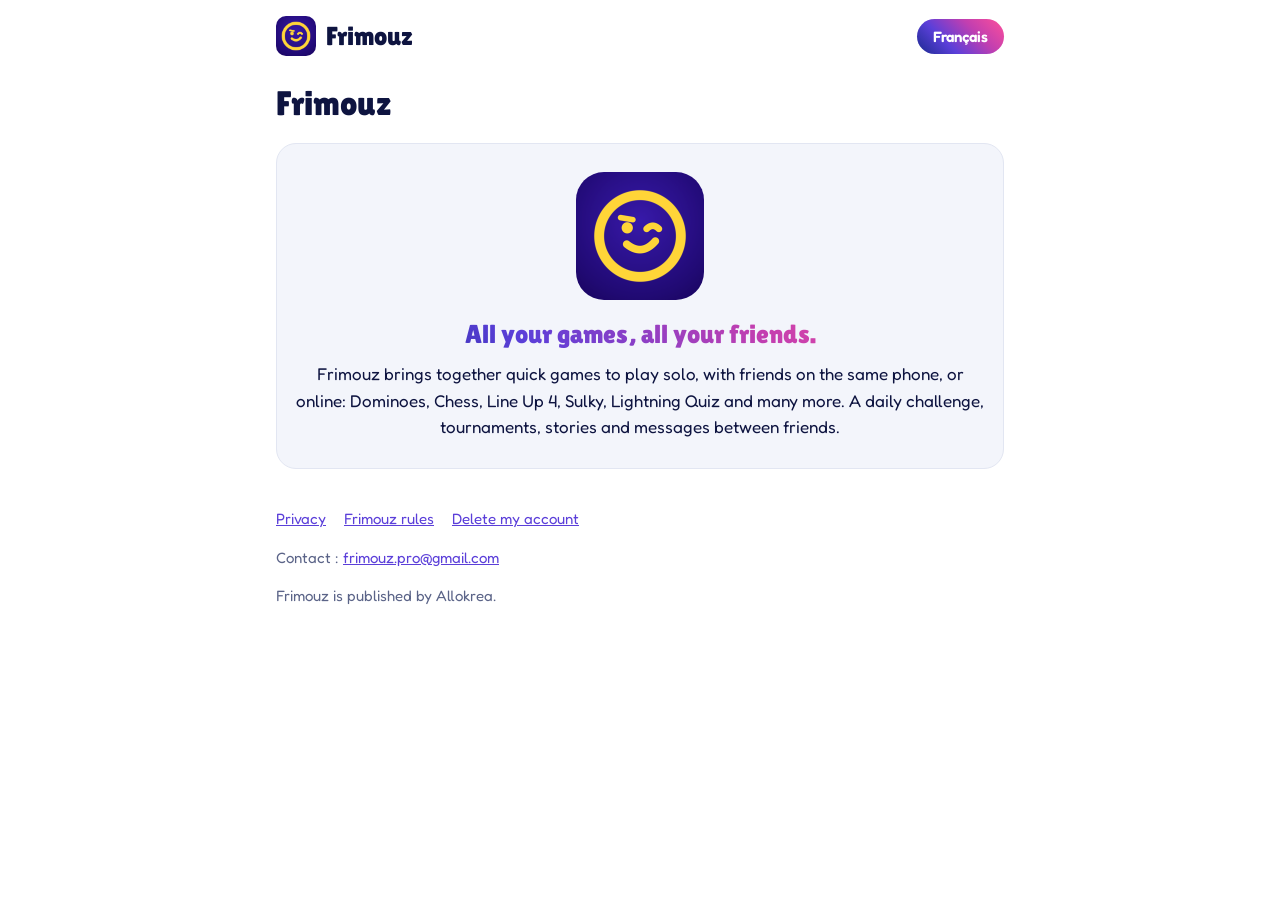
==== index.html @ f26b1a0b "Site de Frimouz" ====
<!doctype html>
<html lang="fr">
<head>
<meta charset="utf-8">
<meta name="viewport" content="width=device-width, initial-scale=1">
<title>Frimouz · Frimouz</title>
<meta name="description" content="Frimouz : tous tes jeux, tous tes amis.">
<link rel="icon" href="icone.png">
<link rel="preconnect" href="https://fonts.googleapis.com">
<link rel="stylesheet" href="https://fonts.googleapis.com/css2?family=Lilita+One&family=Fredoka:wght@400;500;600;700&display=swap">
<link rel="stylesheet" href="style.css">
</head>
<body>
<header class="barre">
  <a class="marque" href="index.html"><img src="icone.png" alt="" width="40" height="40"><span>Frimouz</span></a>
  <button class="langue" type="button" onclick="changerLangue()"><span lang="fr">English</span><span lang="en">Français</span></button>
</header>
<main>
<h1><span lang="fr">Frimouz</span><span lang="en">Frimouz</span></h1>

<section class="hero"><img src="icone.png" alt="" width="128" height="128">
<p class="slogan"><span lang="fr">Tous tes jeux, tous tes amis.</span><span lang="en">All your games, all your friends.</span></p>
<div lang="fr"><p>Frimouz réunit des jeux rapides à jouer seul, à plusieurs sur le même téléphone ou en ligne avec tes amis : Dominos, Échecs, Aligne 4, Le Boudeur, Quiz Éclair et bien d’autres. Un défi du jour, des tournois, des stories et des messages entre amis.</p></div>
<div lang="en"><p>Frimouz brings together quick games to play solo, with friends on the same phone, or online: Dominoes, Chess, Line Up 4, Sulky, Lightning Quiz and many more. A daily challenge, tournaments, stories and messages between friends.</p></div>
</section>
</main>
<footer>
  <nav><a href="confidentialite.html"><span lang="fr">Confidentialité</span><span lang="en">Privacy</span></a><a href="regles.html"><span lang="fr">Règles de Frimouz</span><span lang="en">Frimouz rules</span></a><a href="suppression-compte.html"><span lang="fr">Supprimer mon compte</span><span lang="en">Delete my account</span></a></nav>
  <p><span lang="fr">Contact</span><span lang="en">Contact</span> : <a href="mailto:frimouz.pro@gmail.com">frimouz.pro@gmail.com</a></p>
  <p><span lang="fr">Frimouz est édité par Allokrea.</span><span lang="en">Frimouz is published by Allokrea.</span></p>
</footer>
<script>
function appliquer(l){document.documentElement.lang=l;try{localStorage.setItem('langue',l)}catch(e){}}
function changerLangue(){appliquer(document.documentElement.lang==='fr'?'en':'fr')}
(function(){var l=null;try{l=localStorage.getItem('langue')}catch(e){}
var q=new URLSearchParams(location.search).get('lang');l=q||l||((navigator.language||'fr').slice(0,2)==='fr'?'fr':'en');appliquer(l)})();
</script>
</body>
</html>
---- style.css ----
/* Site de Frimouz : mêmes couleurs que l'app (blanc en clair, bleu nuit en sombre). */
:root {
  --fond: #FFFFFF;
  --carte: #F3F5FB;
  --texte: #0E1440;
  --doux: #5B6488;
  --trait: #E2E6F2;
  --lien: #5B3FD9;
  --degrade: linear-gradient(45deg, #1B2A8F, #5B3FD9, #C23FB0, #FF4F9A);
  color-scheme: light;
}
@media (prefers-color-scheme: dark) {
  :root {
    --fond: #0A0E29;
    --carte: #151B45;
    --texte: #FFFFFF;
    --doux: #AEB6D9;
    --trait: #26306A;
    --lien: #FF7AB6;
    color-scheme: dark;
  }
}
* { box-sizing: border-box; }
html[lang="fr"] [lang="en"], html[lang="en"] [lang="fr"] { display: none; }
body {
  margin: 0;
  background: var(--fond);
  color: var(--texte);
  font: 17px/1.55 "Fredoka", system-ui, sans-serif;
}
.barre, main, footer { max-width: 760px; margin: 0 auto; padding-inline: 16px; }
.barre { display: flex; align-items: center; justify-content: space-between; padding-block: 16px; }
.marque { display: flex; align-items: center; gap: 10px; text-decoration: none; color: var(--texte); font: 26px "Lilita One", sans-serif; }
.marque img { border-radius: 10px; }
.langue {
  font: 600 15px "Fredoka", sans-serif; color: #fff; background: var(--degrade);
  border: 0; border-radius: 99px; padding: 8px 16px; cursor: pointer;
}
h1 { font: 34px/1.15 "Lilita One", sans-serif; margin: 12px 0 20px; text-wrap: balance; }
h2 { font: 21px "Lilita One", sans-serif; margin: 0 0 6px; }
section { background: var(--carte); border: 1px solid var(--trait); border-radius: 20px; padding: 16px 18px; margin-bottom: 14px; }
section p { margin: 0 0 8px; }
section p:last-child { margin-bottom: 0; }
ul, ol { margin: 0; padding-left: 1.3em; }
li { margin-bottom: 6px; }
a { color: var(--lien); }
.maj { color: var(--doux); font-size: 15px; }
.hero { text-align: center; padding: 28px 18px; }
.hero img { border-radius: 28px; }
.slogan { font: 26px "Lilita One", sans-serif; background: var(--degrade); -webkit-background-clip: text; background-clip: text; color: transparent; margin: 12px 0; }
footer { padding-block: 24px 40px; color: var(--doux); font-size: 15px; }
footer nav { display: flex; flex-wrap: wrap; gap: 8px 18px; margin-bottom: 8px; }
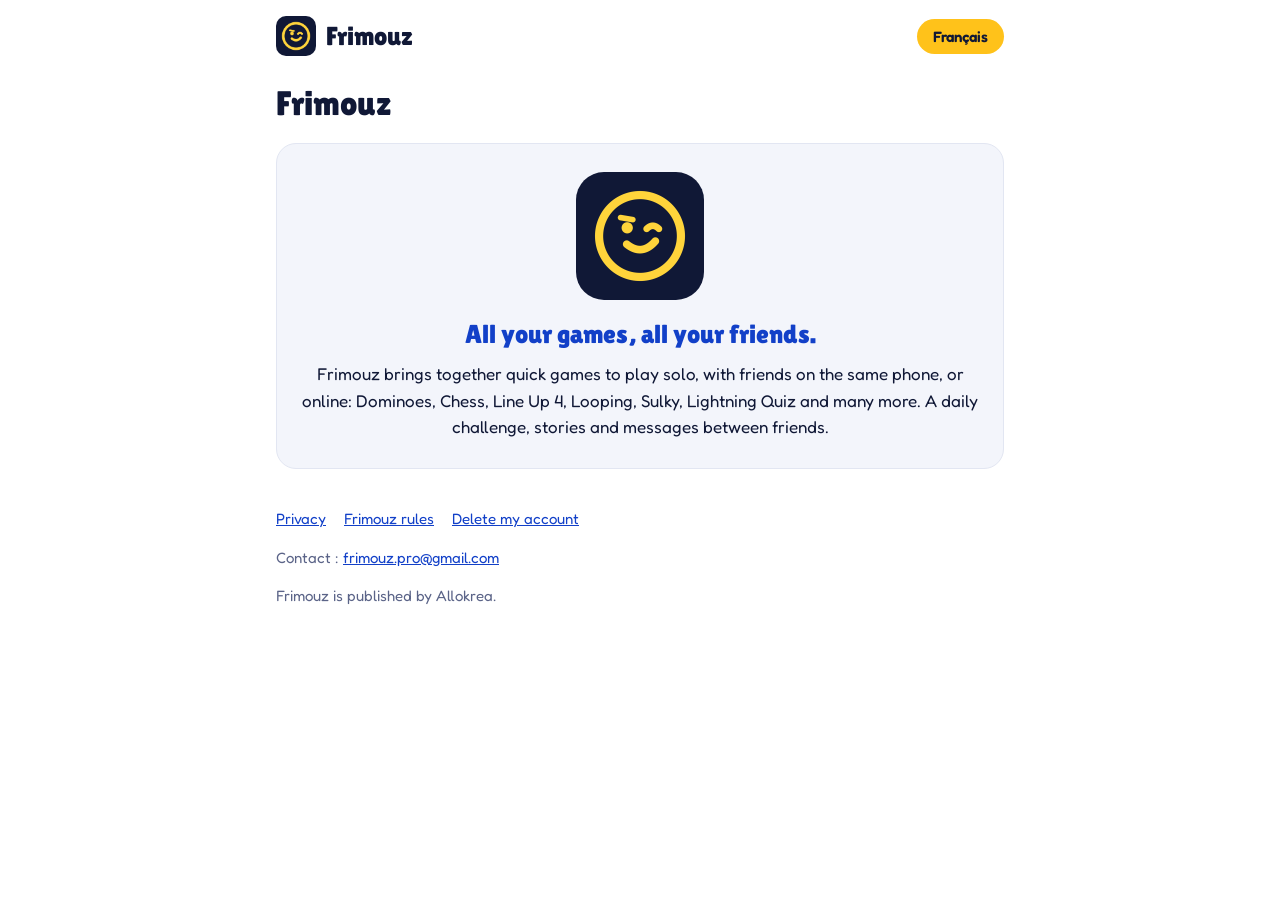
==== commit 1c0b1bb9: "Site aux couleurs de l'app, nouvelle icône" ====
--- a/index.html
+++ b/index.html
@@ -3,7 +3,7 @@
 <head>
 <meta charset="utf-8">
 <meta name="viewport" content="width=device-width, initial-scale=1">
-<title>Frimouz · Frimouz</title>
+<title>Frimouz</title>
 <meta name="description" content="Frimouz : tous tes jeux, tous tes amis.">
 <link rel="icon" href="icone.png">
 <link rel="preconnect" href="https://fonts.googleapis.com">
@@ -20,8 +20,8 @@
 
 <section class="hero"><img src="icone.png" alt="" width="128" height="128">
 <p class="slogan"><span lang="fr">Tous tes jeux, tous tes amis.</span><span lang="en">All your games, all your friends.</span></p>
-<div lang="fr"><p>Frimouz réunit des jeux rapides à jouer seul, à plusieurs sur le même téléphone ou en ligne avec tes amis : Dominos, Échecs, Aligne 4, Le Boudeur, Quiz Éclair et bien d’autres. Un défi du jour, des tournois, des stories et des messages entre amis.</p></div>
-<div lang="en"><p>Frimouz brings together quick games to play solo, with friends on the same phone, or online: Dominoes, Chess, Line Up 4, Sulky, Lightning Quiz and many more. A daily challenge, tournaments, stories and messages between friends.</p></div>
+<div lang="fr"><p>Frimouz réunit des jeux rapides à jouer seul, à plusieurs sur le même téléphone ou en ligne avec tes amis : Dominos, Échecs, Aligne 4, Looping, Le Boudeur, Quiz Éclair et bien d’autres. Un défi du jour, des stories et des messages entre amis.</p></div>
+<div lang="en"><p>Frimouz brings together quick games to play solo, with friends on the same phone, or online: Dominoes, Chess, Line Up 4, Looping, Sulky, Lightning Quiz and many more. A daily challenge, stories and messages between friends.</p></div>
 </section>
 </main>
 <footer>
--- a/style.css
+++ b/style.css
@@ -1,22 +1,24 @@
-/* Site de Frimouz : mêmes couleurs que l'app (blanc en clair, bleu nuit en sombre). */
+/* Site de Frimouz : mêmes couleurs que l'app (blanc en clair, bleu nuit et or en sombre). */
 :root {
   --fond: #FFFFFF;
   --carte: #F3F5FB;
-  --texte: #0E1440;
+  --texte: #101836;
   --doux: #5B6488;
   --trait: #E2E6F2;
-  --lien: #5B3FD9;
-  --degrade: linear-gradient(45deg, #1B2A8F, #5B3FD9, #C23FB0, #FF4F9A);
+  --lien: #1240C8;
+  --or: #FFC21A;
+  --titre-slogan: #1240C8;
   color-scheme: light;
 }
 @media (prefers-color-scheme: dark) {
   :root {
-    --fond: #0A0E29;
-    --carte: #151B45;
+    --fond: #101836;
+    --carte: #19224A;
     --texte: #FFFFFF;
     --doux: #AEB6D9;
     --trait: #26306A;
-    --lien: #FF7AB6;
+    --lien: #FFC21A;
+    --titre-slogan: #FFC21A;
     color-scheme: dark;
   }
 }
@@ -33,7 +35,7 @@
 .marque { display: flex; align-items: center; gap: 10px; text-decoration: none; color: var(--texte); font: 26px "Lilita One", sans-serif; }
 .marque img { border-radius: 10px; }
 .langue {
-  font: 600 15px "Fredoka", sans-serif; color: #fff; background: var(--degrade);
+  font: 600 15px "Fredoka", sans-serif; color: #101836; background: var(--or);
   border: 0; border-radius: 99px; padding: 8px 16px; cursor: pointer;
 }
 h1 { font: 34px/1.15 "Lilita One", sans-serif; margin: 12px 0 20px; text-wrap: balance; }
@@ -47,6 +49,6 @@
 .maj { color: var(--doux); font-size: 15px; }
 .hero { text-align: center; padding: 28px 18px; }
 .hero img { border-radius: 28px; }
-.slogan { font: 26px "Lilita One", sans-serif; background: var(--degrade); -webkit-background-clip: text; background-clip: text; color: transparent; margin: 12px 0; }
+.slogan { font: 26px "Lilita One", sans-serif; color: var(--titre-slogan); margin: 12px 0; }
 footer { padding-block: 24px 40px; color: var(--doux); font-size: 15px; }
 footer nav { display: flex; flex-wrap: wrap; gap: 8px 18px; margin-bottom: 8px; }
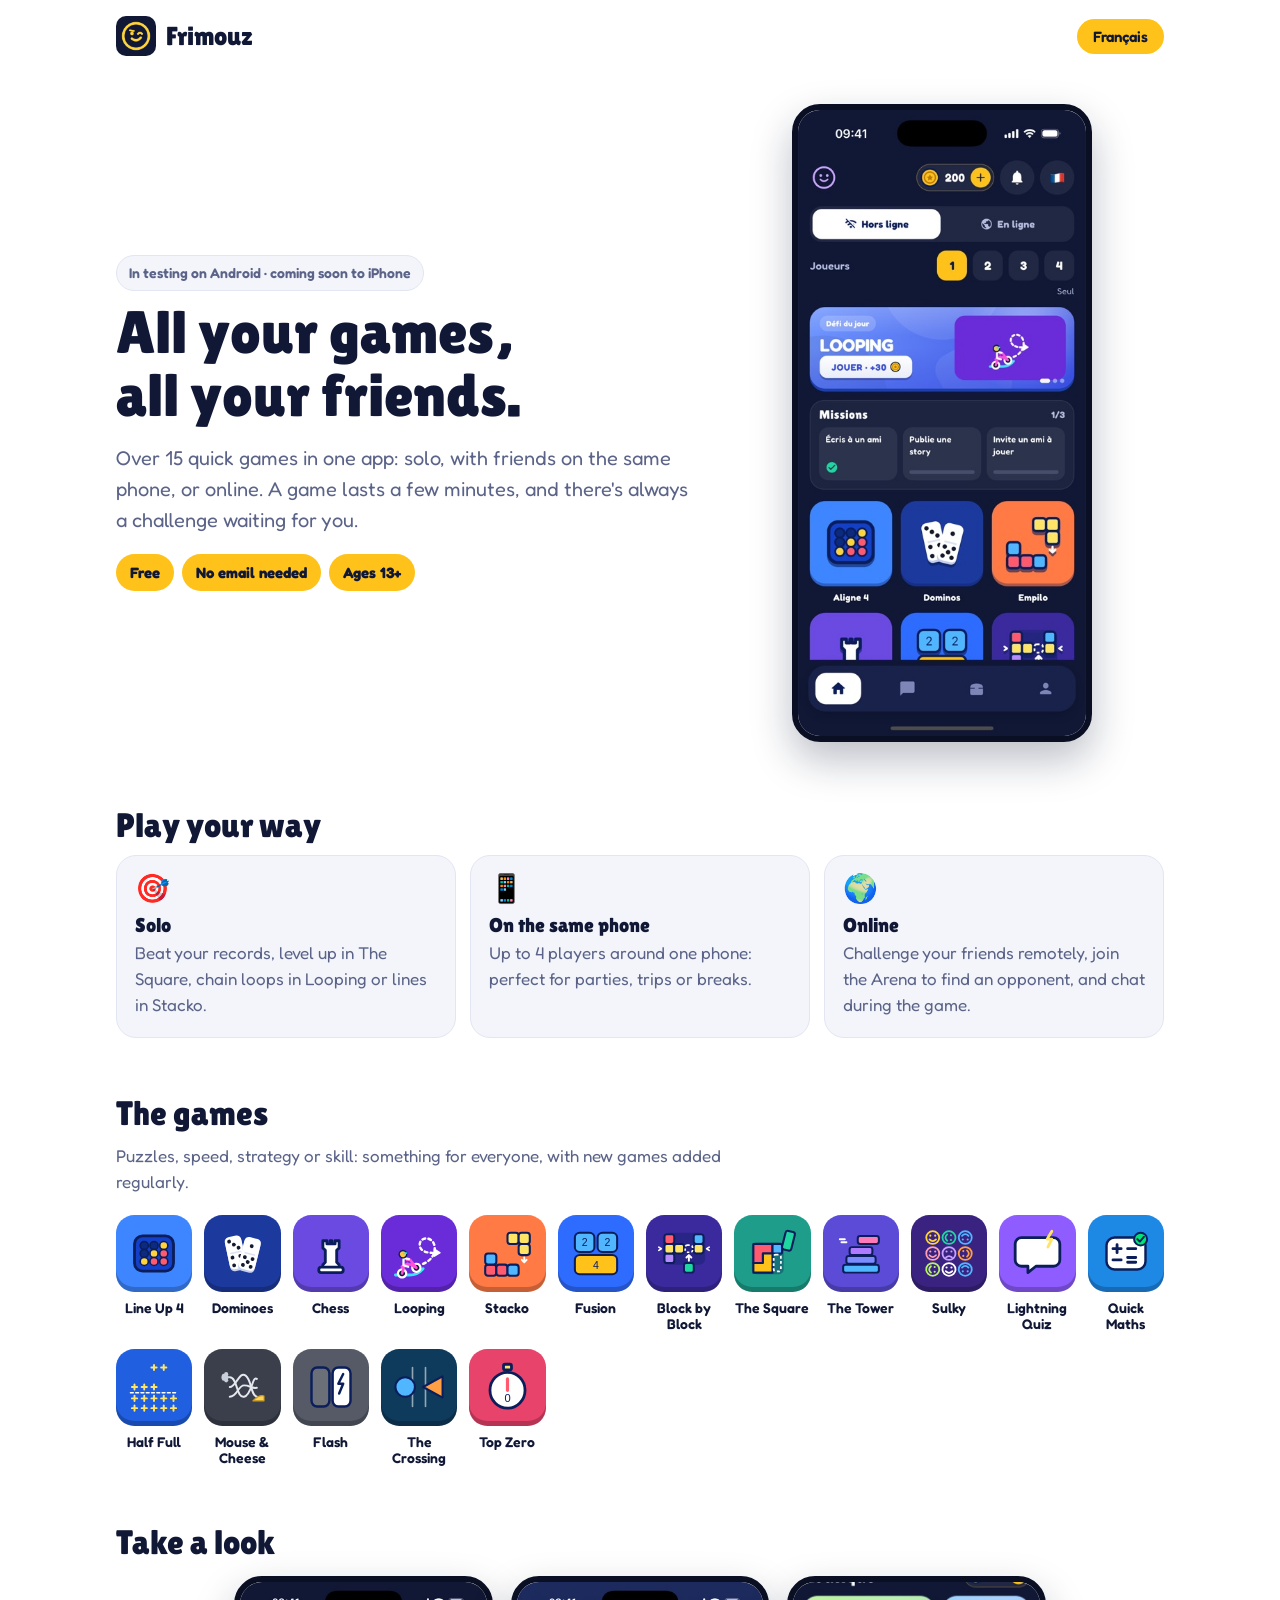
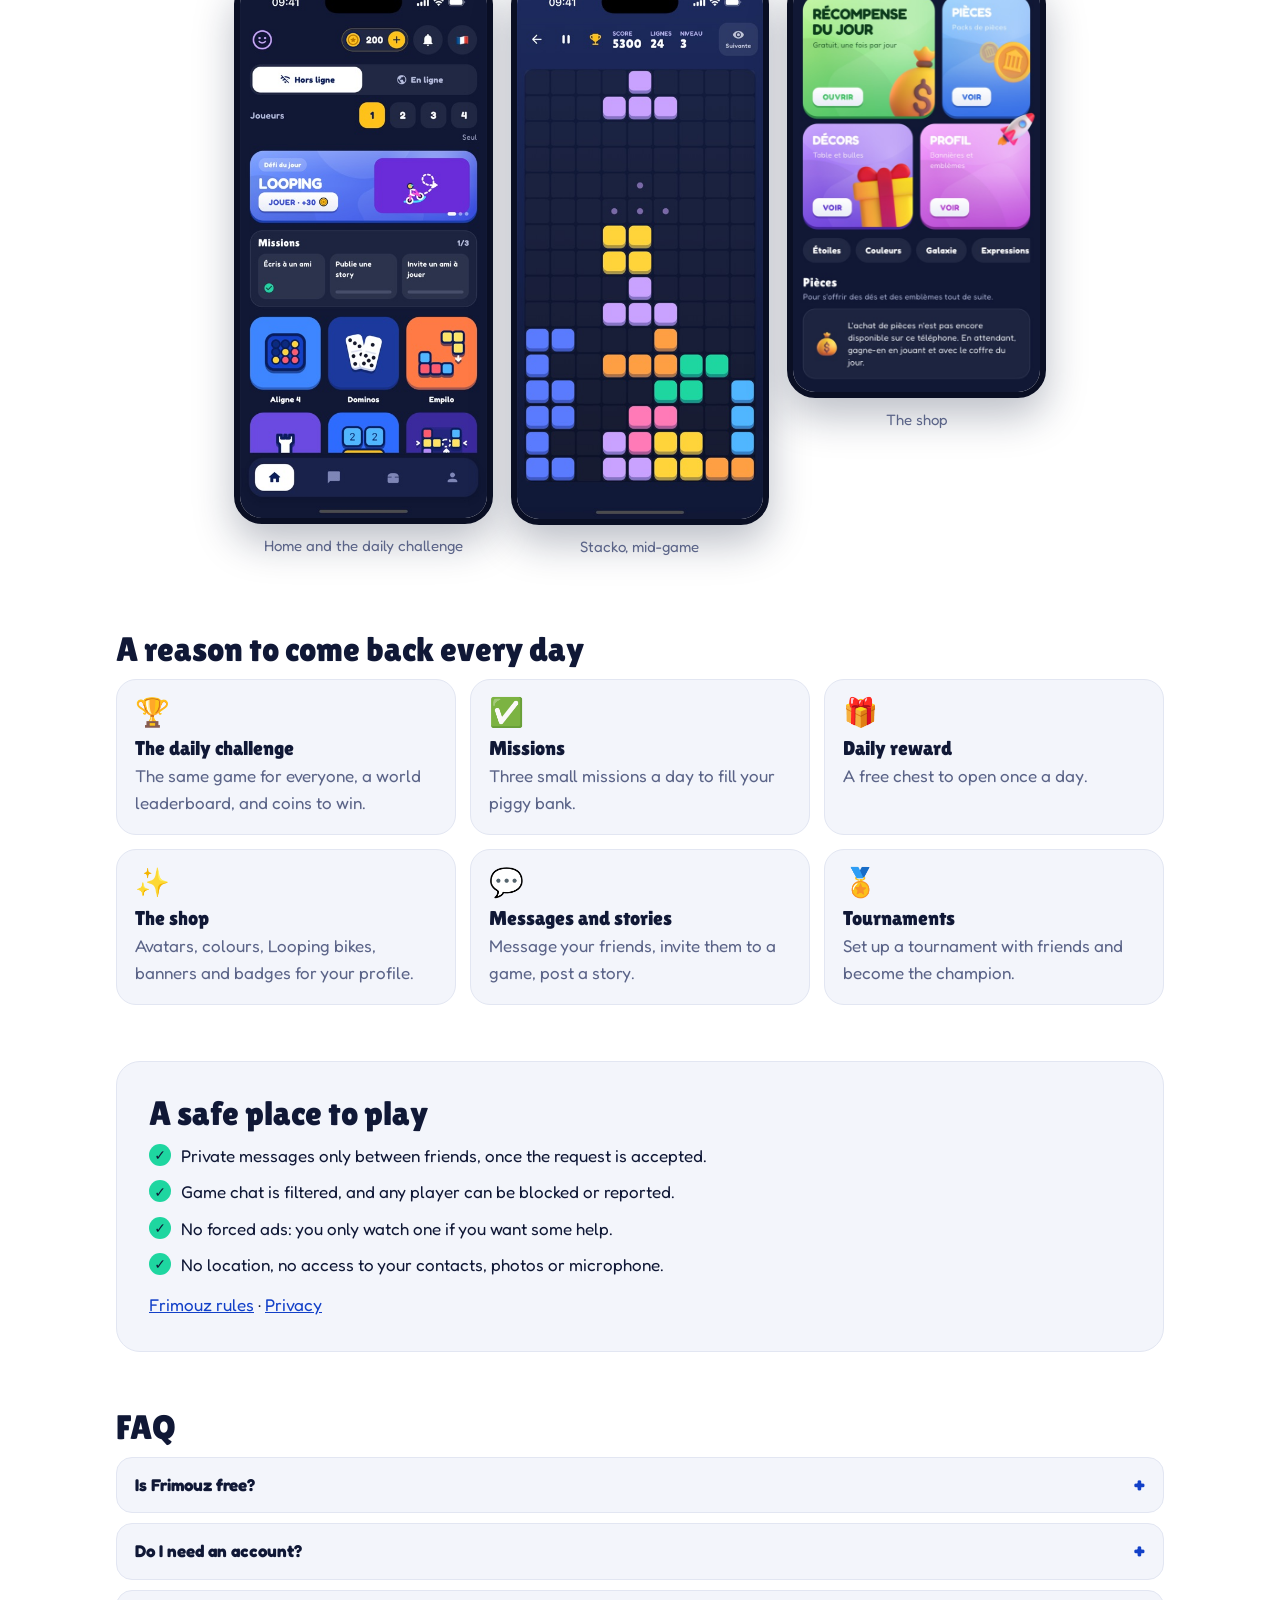
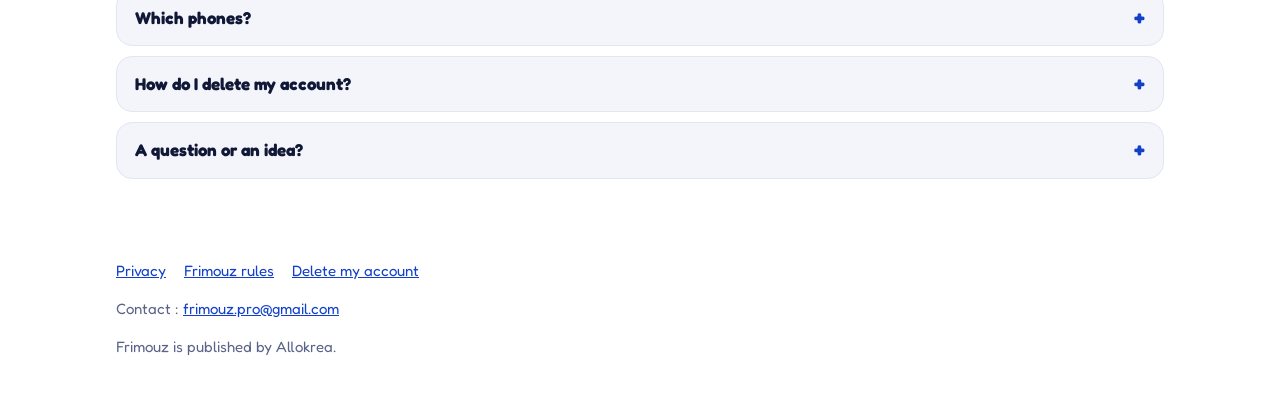
==== commit a98bb30d: "Nouvelle page d'accueil, confidentialité : publicités et achats" ====
--- a/index.html
+++ b/index.html
@@ -3,27 +3,134 @@
 <head>
 <meta charset="utf-8">
 <meta name="viewport" content="width=device-width, initial-scale=1">
-<title>Frimouz</title>
-<meta name="description" content="Frimouz : tous tes jeux, tous tes amis.">
+<title>Frimouz · Tous tes jeux, tous tes amis</title>
+<meta name="description" content="Frimouz réunit plus de 15 jeux rapides à jouer seul, à plusieurs sur le même téléphone ou en ligne avec tes amis. Défi du jour, messages, stories.">
+<meta property="og:title" content="Frimouz">
+<meta property="og:description" content="Tous tes jeux, tous tes amis.">
+<meta property="og:image" content="icone.png">
+<meta name="theme-color" content="#101836">
 <link rel="icon" href="icone.png">
 <link rel="preconnect" href="https://fonts.googleapis.com">
 <link rel="stylesheet" href="https://fonts.googleapis.com/css2?family=Lilita+One&family=Fredoka:wght@400;500;600;700&display=swap">
 <link rel="stylesheet" href="style.css">
 </head>
-<body>
+<body class="accueil">
 <header class="barre">
   <a class="marque" href="index.html"><img src="icone.png" alt="" width="40" height="40"><span>Frimouz</span></a>
   <button class="langue" type="button" onclick="changerLangue()"><span lang="fr">English</span><span lang="en">Français</span></button>
 </header>
+
 <main>
-<h1><span lang="fr">Frimouz</span><span lang="en">Frimouz</span></h1>
+  <!-- En haut : le slogan et l'app -->
+  <div class="une">
+    <div class="une-texte">
+      <p class="etiquette"><span lang="fr">En test sur Android · bientôt sur iPhone</span><span lang="en">In testing on Android · coming soon to iPhone</span></p>
+      <h1><span lang="fr">Tous tes jeux,<br>tous tes amis.</span><span lang="en">All your games,<br>all your friends.</span></h1>
+      <p class="chapo"><span lang="fr">Plus de 15 jeux rapides dans une seule app : seul, à plusieurs sur le même téléphone, ou en ligne avec tes amis. Une partie dure quelques minutes, et il y a toujours un défi qui t'attend.</span><span lang="en">Over 15 quick games in one app: solo, with friends on the same phone, or online. A game lasts a few minutes, and there's always a challenge waiting for you.</span></p>
+      <ul class="pastilles">
+        <li><span lang="fr">Gratuit</span><span lang="en">Free</span></li>
+        <li><span lang="fr">Sans e-mail obligatoire</span><span lang="en">No email needed</span></li>
+        <li><span lang="fr">Dès 13 ans</span><span lang="en">Ages 13+</span></li>
+      </ul>
+    </div>
+    <figure class="telephone une-telephone"><img src="captures/accueil.jpg" alt="" width="900" height="1957" loading="eager"></figure>
+  </div>
 
-<section class="hero"><img src="icone.png" alt="" width="128" height="128">
-<p class="slogan"><span lang="fr">Tous tes jeux, tous tes amis.</span><span lang="en">All your games, all your friends.</span></p>
-<div lang="fr"><p>Frimouz réunit des jeux rapides à jouer seul, à plusieurs sur le même téléphone ou en ligne avec tes amis : Dominos, Échecs, Aligne 4, Looping, Le Boudeur, Quiz Éclair et bien d’autres. Un défi du jour, des stories et des messages entre amis.</p></div>
-<div lang="en"><p>Frimouz brings together quick games to play solo, with friends on the same phone, or online: Dominoes, Chess, Line Up 4, Looping, Sulky, Lightning Quiz and many more. A daily challenge, stories and messages between friends.</p></div>
-</section>
+  <!-- Trois façons de jouer -->
+  <section class="bloc">
+    <h2 class="titre-bloc"><span lang="fr">Joue comme tu veux</span><span lang="en">Play your way</span></h2>
+    <div class="trois">
+      <article class="carte-info">
+        <span class="pictogramme" aria-hidden="true">🎯</span>
+        <h3><span lang="fr">Seul</span><span lang="en">Solo</span></h3>
+        <p><span lang="fr">Bats tes records, monte de niveau dans Le Carré, enchaîne les loopings ou les lignes dans Empilo.</span><span lang="en">Beat your records, level up in The Square, chain loops in Looping or lines in Stacko.</span></p>
+      </article>
+      <article class="carte-info">
+        <span class="pictogramme" aria-hidden="true">📱</span>
+        <h3><span lang="fr">Sur le même téléphone</span><span lang="en">On the same phone</span></h3>
+        <p><span lang="fr">Jusqu'à 4 joueurs autour d'un seul téléphone : parfait en soirée, en voyage ou à la récré.</span><span lang="en">Up to 4 players around one phone: perfect for parties, trips or breaks.</span></p>
+      </article>
+      <article class="carte-info">
+        <span class="pictogramme" aria-hidden="true">🌍</span>
+        <h3><span lang="fr">En ligne</span><span lang="en">Online</span></h3>
+        <p><span lang="fr">Défie tes amis à distance, rejoins l'Arène pour trouver un adversaire, et discute pendant la partie.</span><span lang="en">Challenge your friends remotely, join the Arena to find an opponent, and chat during the game.</span></p>
+      </article>
+    </div>
+  </section>
+
+  <!-- Les jeux -->
+  <section class="bloc">
+    <h2 class="titre-bloc"><span lang="fr">Les jeux</span><span lang="en">The games</span></h2>
+    <p class="sous-titre"><span lang="fr">Réflexion, rapidité, stratégie ou adresse : il y en a pour tous les goûts, et de nouveaux arrivent régulièrement.</span><span lang="en">Puzzles, speed, strategy or skill: something for everyone, with new games added regularly.</span></p>
+    <ul class="jeux">
+      <li><span class="tuile" style="--c:#3D86FF"><img src="jeux/puissance4.svg" alt=""></span><span lang="fr">Aligne 4</span><span lang="en">Line Up 4</span></li>
+      <li><span class="tuile" style="--c:#1C3A9E"><img src="jeux/dominos.svg" alt=""></span><span lang="fr">Dominos</span><span lang="en">Dominoes</span></li>
+      <li><span class="tuile" style="--c:#6A4AE0"><img src="jeux/echecs.svg" alt=""></span><span lang="fr">Échecs</span><span lang="en">Chess</span></li>
+      <li><span class="tuile" style="--c:#6A2BD8"><img src="jeux/looping.svg" alt=""></span><span lang="fr">Looping</span><span lang="en">Looping</span></li>
+      <li><span class="tuile" style="--c:#FF7A45"><img src="jeux/empilo.svg" alt=""></span><span lang="fr">Empilo</span><span lang="en">Stacko</span></li>
+      <li><span class="tuile" style="--c:#2E6BFF"><img src="jeux/fusion.svg" alt=""></span><span lang="fr">Fusion</span><span lang="en">Fusion</span></li>
+      <li><span class="tuile" style="--c:#3B2A9E"><img src="jeux/blocs.svg" alt=""></span><span lang="fr">Bloc à Bloc</span><span lang="en">Block by Block</span></li>
+      <li><span class="tuile" style="--c:#1E9E8A"><img src="jeux/carre.svg" alt=""></span><span lang="fr">Le Carré</span><span lang="en">The Square</span></li>
+      <li><span class="tuile" style="--c:#5B4BD6"><img src="jeux/tour.svg" alt=""></span><span lang="fr">La Tour</span><span lang="en">The Tower</span></li>
+      <li><span class="tuile" style="--c:#3A2380"><img src="jeux/boudeur.svg" alt=""></span><span lang="fr">Le Boudeur</span><span lang="en">Sulky</span></li>
+      <li><span class="tuile" style="--c:#8E5CFF"><img src="jeux/quiz.svg" alt=""></span><span lang="fr">Quiz Éclair</span><span lang="en">Lightning Quiz</span></li>
+      <li><span class="tuile" style="--c:#1E88E5"><img src="jeux/calcul.svg" alt=""></span><span lang="fr">Calcul Express</span><span lang="en">Quick Maths</span></li>
+      <li><span class="tuile" style="--c:#1F5FE0"><img src="jeux/moitie.svg" alt=""></span><span lang="fr">La Moitié</span><span lang="en">Half Full</span></li>
+      <li><span class="tuile" style="--c:#3A3F4B"><img src="jeux/souris.svg" alt=""></span><span lang="fr">Souris &amp; Fromage</span><span lang="en">Mouse &amp; Cheese</span></li>
+      <li><span class="tuile" style="--c:#555A66"><img src="jeux/flash.svg" alt=""></span><span lang="fr">Flash</span><span lang="en">Flash</span></li>
+      <li><span class="tuile" style="--c:#0E3A5C"><img src="jeux/croisement.svg" alt=""></span><span lang="fr">Le Croisement</span><span lang="en">The Crossing</span></li>
+      <li><span class="tuile" style="--c:#E8436A"><img src="jeux/rebours.svg" alt=""></span><span lang="fr">Top Zéro</span><span lang="en">Top Zero</span></li>
+    </ul>
+  </section>
+
+  <!-- Captures -->
+  <section class="bloc">
+    <h2 class="titre-bloc"><span lang="fr">Un coup d'œil</span><span lang="en">Take a look</span></h2>
+    <div class="captures">
+      <figure class="telephone"><img src="captures/accueil.jpg" alt="" width="900" height="1957" loading="lazy"><figcaption><span lang="fr">L'accueil et le défi du jour</span><span lang="en">Home and the daily challenge</span></figcaption></figure>
+      <figure class="telephone"><img src="captures/empilo.jpg" alt="" width="900" height="1957" loading="lazy"><figcaption><span lang="fr">Empilo, en pleine partie</span><span lang="en">Stacko, mid-game</span></figcaption></figure>
+      <figure class="telephone"><img src="captures/boutique.jpg" alt="" width="900" height="1493" loading="lazy"><figcaption><span lang="fr">La boutique</span><span lang="en">The shop</span></figcaption></figure>
+    </div>
+  </section>
+
+  <!-- Chaque jour -->
+  <section class="bloc">
+    <h2 class="titre-bloc"><span lang="fr">Une raison de revenir chaque jour</span><span lang="en">A reason to come back every day</span></h2>
+    <div class="grille-infos">
+      <article class="carte-info"><span class="pictogramme" aria-hidden="true">🏆</span><h3><span lang="fr">Le défi du jour</span><span lang="en">The daily challenge</span></h3><p><span lang="fr">La même partie pour tout le monde, un classement mondial, et des pièces à gagner.</span><span lang="en">The same game for everyone, a world leaderboard, and coins to win.</span></p></article>
+      <article class="carte-info"><span class="pictogramme" aria-hidden="true">✅</span><h3><span lang="fr">Les missions</span><span lang="en">Missions</span></h3><p><span lang="fr">Trois petites missions par jour pour remplir ta tirelire.</span><span lang="en">Three small missions a day to fill your piggy bank.</span></p></article>
+      <article class="carte-info"><span class="pictogramme" aria-hidden="true">🎁</span><h3><span lang="fr">La récompense du jour</span><span lang="en">Daily reward</span></h3><p><span lang="fr">Un coffre gratuit à ouvrir une fois par jour.</span><span lang="en">A free chest to open once a day.</span></p></article>
+      <article class="carte-info"><span class="pictogramme" aria-hidden="true">✨</span><h3><span lang="fr">La boutique</span><span lang="en">The shop</span></h3><p><span lang="fr">Avatars, couleurs, motos pour Looping, bannières et emblèmes pour ton profil.</span><span lang="en">Avatars, colours, Looping bikes, banners and badges for your profile.</span></p></article>
+      <article class="carte-info"><span class="pictogramme" aria-hidden="true">💬</span><h3><span lang="fr">Messages et stories</span><span lang="en">Messages and stories</span></h3><p><span lang="fr">Écris à tes amis, propose-leur une partie, publie une story.</span><span lang="en">Message your friends, invite them to a game, post a story.</span></p></article>
+      <article class="carte-info"><span class="pictogramme" aria-hidden="true">🏅</span><h3><span lang="fr">Tournois</span><span lang="en">Tournaments</span></h3><p><span lang="fr">Organise un tournoi entre amis et deviens le champion.</span><span lang="en">Set up a tournament with friends and become the champion.</span></p></article>
+    </div>
+  </section>
+
+  <!-- Sécurité -->
+  <section class="bloc encadre">
+    <h2 class="titre-bloc"><span lang="fr">Un endroit sûr pour jouer</span><span lang="en">A safe place to play</span></h2>
+    <ul class="coches">
+      <li><span lang="fr">Les messages privés, seulement entre amis, une fois la demande acceptée.</span><span lang="en">Private messages only between friends, once the request is accepted.</span></li>
+      <li><span lang="fr">Le chat des parties est filtré, et tout joueur peut être bloqué ou signalé.</span><span lang="en">Game chat is filtered, and any player can be blocked or reported.</span></li>
+      <li><span lang="fr">Aucune pub imposée : tu en regardes une seulement si tu veux une aide.</span><span lang="en">No forced ads: you only watch one if you want some help.</span></li>
+      <li><span lang="fr">Pas de localisation, pas d'accès à tes contacts, tes photos ou ton micro.</span><span lang="en">No location, no access to your contacts, photos or microphone.</span></li>
+    </ul>
+    <p class="lien-suite"><a href="regles.html"><span lang="fr">Les règles de Frimouz</span><span lang="en">Frimouz rules</span></a> · <a href="confidentialite.html"><span lang="fr">Confidentialité</span><span lang="en">Privacy</span></a></p>
+  </section>
+
+  <!-- Questions -->
+  <section class="bloc">
+    <h2 class="titre-bloc"><span lang="fr">Questions fréquentes</span><span lang="en">FAQ</span></h2>
+    <div class="questions">
+      <details><summary><span lang="fr">Frimouz est-il gratuit ?</span><span lang="en">Is Frimouz free?</span></summary><p><span lang="fr">Oui. Tous les jeux sont gratuits. Tu peux acheter des pièces si tu veux, mais tu en gagnes aussi en jouant, avec les missions, le défi et le coffre du jour.</span><span lang="en">Yes. All games are free. You can buy coins if you like, but you also earn them by playing, with missions, the challenge and the daily chest.</span></p></details>
+      <details><summary><span lang="fr">Faut-il créer un compte ?</span><span lang="en">Do I need an account?</span></summary><p><span lang="fr">Non, tu peux jouer tout de suite, sans e-mail. Tu peux sauvegarder ton compte plus tard pour le retrouver sur un autre téléphone.</span><span lang="en">No, you can play right away, without an email. You can back up your account later to find it on another phone.</span></p></details>
+      <details><summary><span lang="fr">Sur quels téléphones ?</span><span lang="en">Which phones?</span></summary><p><span lang="fr">Frimouz est en test sur Android et arrive bientôt sur iPhone. On peut jouer en ligne entre Android et iPhone.</span><span lang="en">Frimouz is in testing on Android and coming soon to iPhone. Android and iPhone players can play online together.</span></p></details>
+      <details><summary><span lang="fr">Comment supprimer mon compte ?</span><span lang="en">How do I delete my account?</span></summary><p><span lang="fr">Dans l'app : Profil, Paramètres, puis « Effacer mes données ». Tout est expliqué sur la page <a href="suppression-compte.html">Supprimer mon compte</a>.</span><span lang="en">In the app: Profile, Settings, then “Erase my data”. Everything is explained on the <a href="suppression-compte.html">Delete my account</a> page.</span></p></details>
+      <details><summary><span lang="fr">Une question, une idée ?</span><span lang="en">A question or an idea?</span></summary><p><span lang="fr">Écris-nous à <a href="mailto:frimouz.pro@gmail.com">frimouz.pro@gmail.com</a>, on lit tout.</span><span lang="en">Write to us at <a href="mailto:frimouz.pro@gmail.com">frimouz.pro@gmail.com</a>, we read everything.</span></p></details>
+    </div>
+  </section>
 </main>
+
 <footer>
   <nav><a href="confidentialite.html"><span lang="fr">Confidentialité</span><span lang="en">Privacy</span></a><a href="regles.html"><span lang="fr">Règles de Frimouz</span><span lang="en">Frimouz rules</span></a><a href="suppression-compte.html"><span lang="fr">Supprimer mon compte</span><span lang="en">Delete my account</span></a></nav>
   <p><span lang="fr">Contact</span><span lang="en">Contact</span> : <a href="mailto:frimouz.pro@gmail.com">frimouz.pro@gmail.com</a></p>
--- a/style.css
+++ b/style.css
@@ -52,3 +52,94 @@
 .slogan { font: 26px "Lilita One", sans-serif; color: var(--titre-slogan); margin: 12px 0; }
 footer { padding-block: 24px 40px; color: var(--doux); font-size: 15px; }
 footer nav { display: flex; flex-wrap: wrap; gap: 8px 18px; margin-bottom: 8px; }
+
+/* ---------- Page d'accueil ---------- */
+.accueil .barre, .accueil main, .accueil footer { max-width: 1080px; }
+.accueil h1 { font-size: clamp(36px, 7vw, 60px); line-height: 1.05; margin: 10px 0 16px; }
+.accueil section, .accueil .bloc { background: none; border: 0; padding: 0; margin: 0 0 56px; }
+
+/* En haut : le texte, puis l'app (côte à côte sur grand écran). */
+.une { display: grid; gap: 28px; align-items: center; padding: 16px 0 48px; }
+.etiquette {
+  display: inline-block; margin: 0; padding: 6px 12px; border-radius: 99px;
+  background: var(--carte); border: 1px solid var(--trait); color: var(--doux);
+  font-size: 14px; font-weight: 600;
+}
+.chapo { font-size: clamp(17px, 2.4vw, 20px); color: var(--doux); margin: 0 0 18px; max-width: 34em; }
+.pastilles { list-style: none; padding: 0; margin: 0; display: flex; flex-wrap: wrap; gap: 8px; }
+.pastilles li {
+  margin: 0; padding: 7px 14px; border-radius: 99px; background: var(--or); color: #101836;
+  font-weight: 700; font-size: 15px;
+}
+.une-telephone { justify-self: center; width: min(280px, 72vw); }
+
+/* Un téléphone : la capture dans un cadre arrondi. */
+.telephone { margin: 0; }
+.telephone img {
+  display: block; width: 100%; height: auto; border-radius: 28px;
+  border: 6px solid #0A0F24; box-shadow: 0 18px 40px rgba(16, 24, 54, 0.28);
+}
+.telephone figcaption { text-align: center; color: var(--doux); font-size: 15px; margin-top: 10px; }
+
+.titre-bloc { font: clamp(26px, 4.5vw, 34px)/1.15 "Lilita One", sans-serif; margin: 0 0 10px; }
+.sous-titre { color: var(--doux); margin: 0 0 20px; max-width: 40em; }
+
+/* Les cartes d'information. */
+.trois, .grille-infos { display: grid; gap: 14px; grid-template-columns: 1fr; }
+.carte-info {
+  background: var(--carte); border: 1px solid var(--trait); border-radius: 20px; padding: 18px;
+}
+.carte-info h3 { font: 20px "Lilita One", sans-serif; margin: 8px 0 4px; }
+.carte-info p { margin: 0; color: var(--doux); }
+.pictogramme { font-size: 28px; line-height: 1; }
+
+/* La grille des jeux : des tuiles de couleur, comme dans l'app. */
+.jeux {
+  list-style: none; padding: 0; margin: 0; display: grid; gap: 16px 12px;
+  grid-template-columns: repeat(auto-fill, minmax(70px, 1fr));
+}
+.jeux li { margin: 0; display: flex; flex-direction: column; align-items: center; gap: 8px; text-align: center; font-weight: 600; font-size: 14px; line-height: 1.2; }
+.tuile {
+  width: 100%; max-width: 110px; aspect-ratio: 1; border-radius: 24%; background: var(--c);
+  display: grid; place-items: center; box-shadow: inset 0 -5px 0 rgba(0, 0, 0, 0.22);
+}
+.tuile img { width: 68%; height: 68%; }
+
+/* Les captures : défilent sur téléphone, côte à côte sur grand écran. */
+.captures {
+  display: grid; grid-auto-flow: column; grid-auto-columns: min(220px, 62vw); gap: 18px;
+  overflow-x: auto; scroll-snap-type: x mandatory; padding: 4px 4px 16px; margin-inline: -4px;
+  align-items: start;
+}
+.captures .telephone { scroll-snap-align: center; }
+
+/* Sécurité. */
+.accueil .encadre { background: var(--carte); border: 1px solid var(--trait); border-radius: 24px; padding: 24px 20px; }
+.coches { list-style: none; padding: 0; margin: 0 0 14px; }
+.coches li { position: relative; padding-left: 32px; margin-bottom: 10px; }
+.coches li::before {
+  content: "✓"; position: absolute; left: 0; top: 1px; width: 22px; height: 22px; border-radius: 50%;
+  background: #1ED6A0; color: #101836; font-weight: 700; font-size: 14px; display: grid; place-items: center;
+}
+.lien-suite { margin: 0; }
+
+/* Questions. */
+.questions { display: grid; gap: 10px; }
+.questions details { background: var(--carte); border: 1px solid var(--trait); border-radius: 16px; padding: 14px 18px; }
+.questions summary { cursor: pointer; font-weight: 700; list-style: none; display: flex; justify-content: space-between; gap: 12px; }
+.questions summary::-webkit-details-marker { display: none; }
+.questions summary::after { content: "+"; font-size: 22px; line-height: 1; color: var(--lien); }
+.questions details[open] summary::after { content: "–"; }
+.questions details p { margin: 10px 0 0; color: var(--doux); }
+
+@media (min-width: 640px) {
+  .trois { grid-template-columns: repeat(3, 1fr); }
+  .grille-infos { grid-template-columns: repeat(2, 1fr); }
+}
+@media (min-width: 900px) {
+  .une { grid-template-columns: 1.3fr 1fr; padding: 32px 0 64px; }
+  .une-telephone { width: 300px; }
+  .grille-infos { grid-template-columns: repeat(3, 1fr); }
+  .captures { grid-auto-flow: row; grid-template-columns: repeat(3, 1fr); grid-auto-columns: auto; overflow: visible; max-width: 820px; margin-inline: auto; }
+  .accueil .encadre { padding: 32px; }
+}
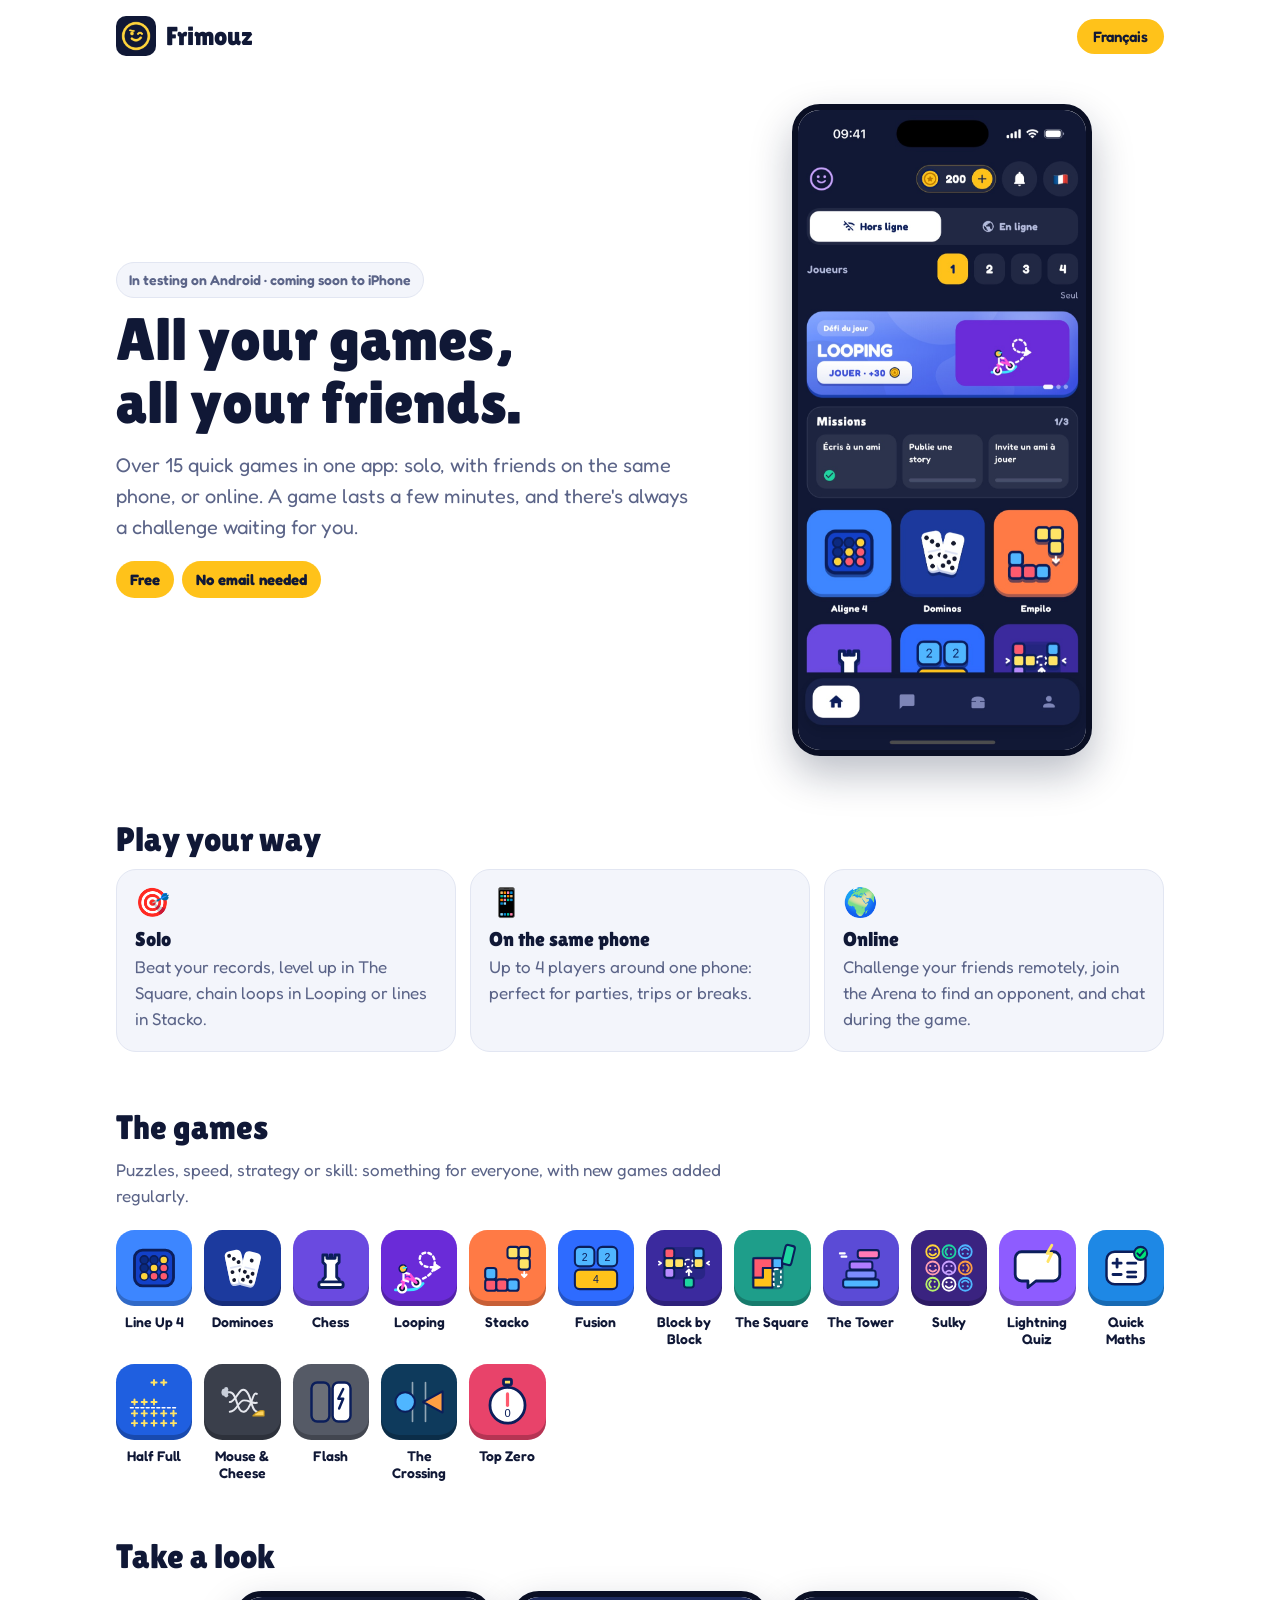
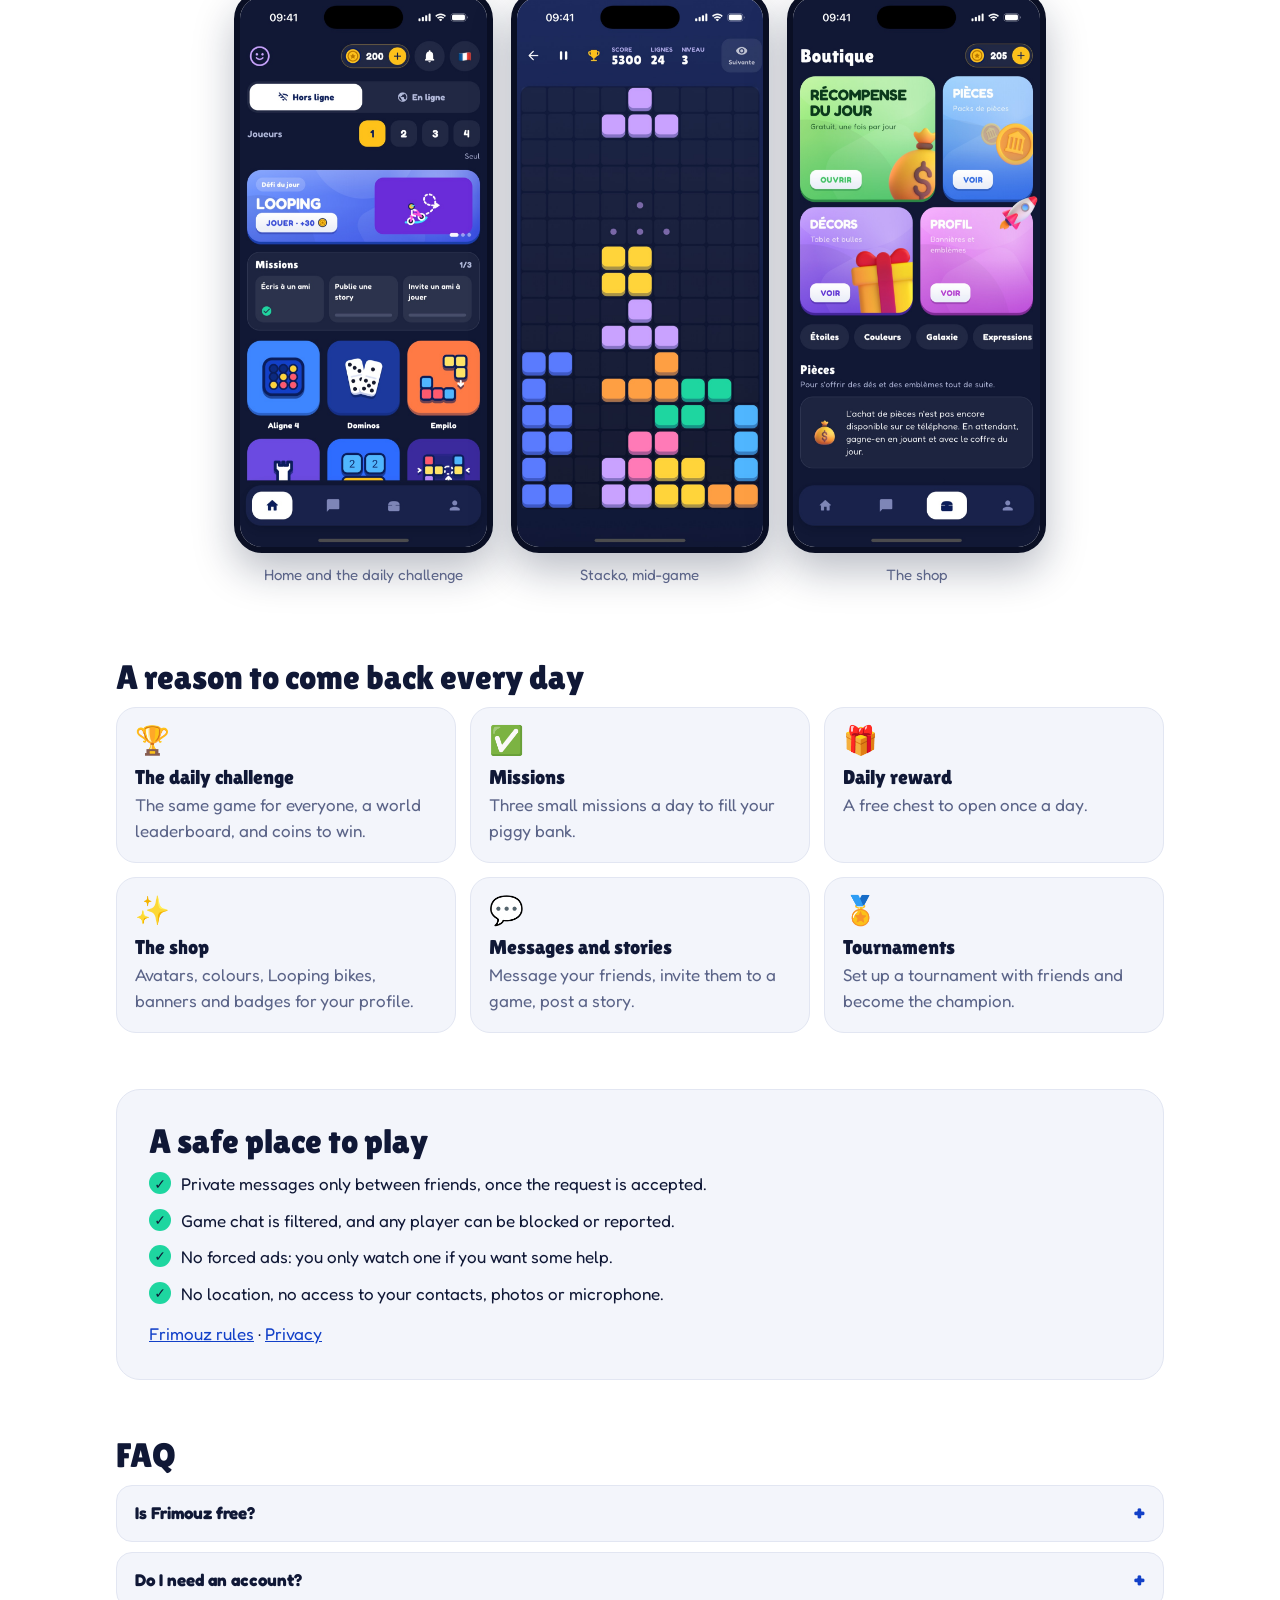
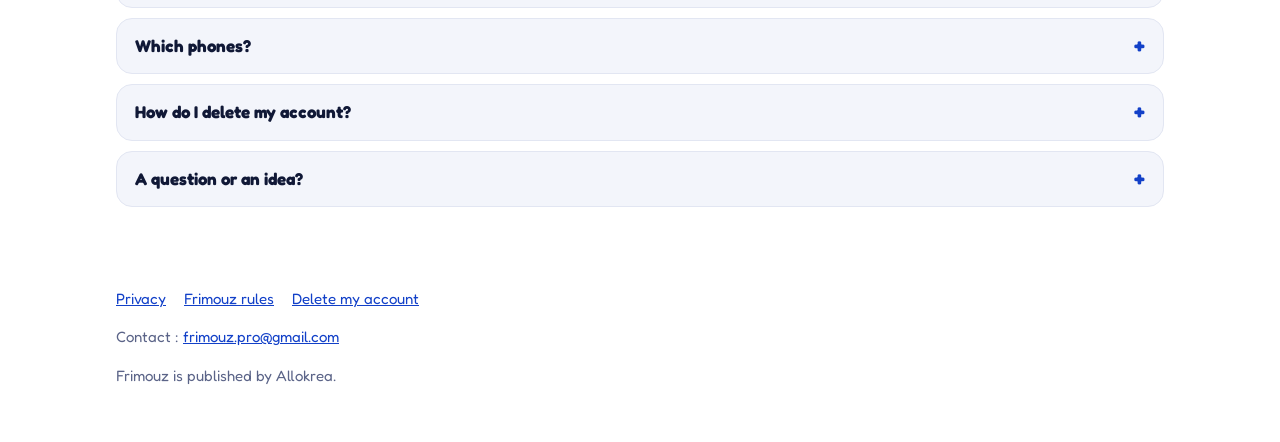
==== commit 6bc4e3fa: "Captures nettes et de même taille, retrait de Dès 13 ans" ====
--- a/index.html
+++ b/index.html
@@ -12,7 +12,7 @@
 <link rel="icon" href="icone.png">
 <link rel="preconnect" href="https://fonts.googleapis.com">
 <link rel="stylesheet" href="https://fonts.googleapis.com/css2?family=Lilita+One&family=Fredoka:wght@400;500;600;700&display=swap">
-<link rel="stylesheet" href="style.css">
+<link rel="stylesheet" href="style.css?v=3">
 </head>
 <body class="accueil">
 <header class="barre">
@@ -30,7 +30,6 @@
       <ul class="pastilles">
         <li><span lang="fr">Gratuit</span><span lang="en">Free</span></li>
         <li><span lang="fr">Sans e-mail obligatoire</span><span lang="en">No email needed</span></li>
-        <li><span lang="fr">Dès 13 ans</span><span lang="en">Ages 13+</span></li>
       </ul>
     </div>
     <figure class="telephone une-telephone"><img src="captures/accueil.jpg" alt="" width="900" height="1957" loading="eager"></figure>
@@ -89,7 +88,7 @@
     <div class="captures">
       <figure class="telephone"><img src="captures/accueil.jpg" alt="" width="900" height="1957" loading="lazy"><figcaption><span lang="fr">L'accueil et le défi du jour</span><span lang="en">Home and the daily challenge</span></figcaption></figure>
       <figure class="telephone"><img src="captures/empilo.jpg" alt="" width="900" height="1957" loading="lazy"><figcaption><span lang="fr">Empilo, en pleine partie</span><span lang="en">Stacko, mid-game</span></figcaption></figure>
-      <figure class="telephone"><img src="captures/boutique.jpg" alt="" width="900" height="1493" loading="lazy"><figcaption><span lang="fr">La boutique</span><span lang="en">The shop</span></figcaption></figure>
+      <figure class="telephone"><img src="captures/boutique.jpg" alt="" width="900" height="1957" loading="lazy"><figcaption><span lang="fr">La boutique</span><span lang="en">The shop</span></figcaption></figure>
     </div>
   </section>
 
--- a/style.css
+++ b/style.css
@@ -76,7 +76,7 @@
 /* Un téléphone : la capture dans un cadre arrondi. */
 .telephone { margin: 0; }
 .telephone img {
-  display: block; width: 100%; height: auto; border-radius: 28px;
+  display: block; width: 100%; height: auto; aspect-ratio: 900 / 1957; object-fit: cover; object-position: top; border-radius: 28px;
   border: 6px solid #0A0F24; box-shadow: 0 18px 40px rgba(16, 24, 54, 0.28);
 }
 .telephone figcaption { text-align: center; color: var(--doux); font-size: 15px; margin-top: 10px; }
